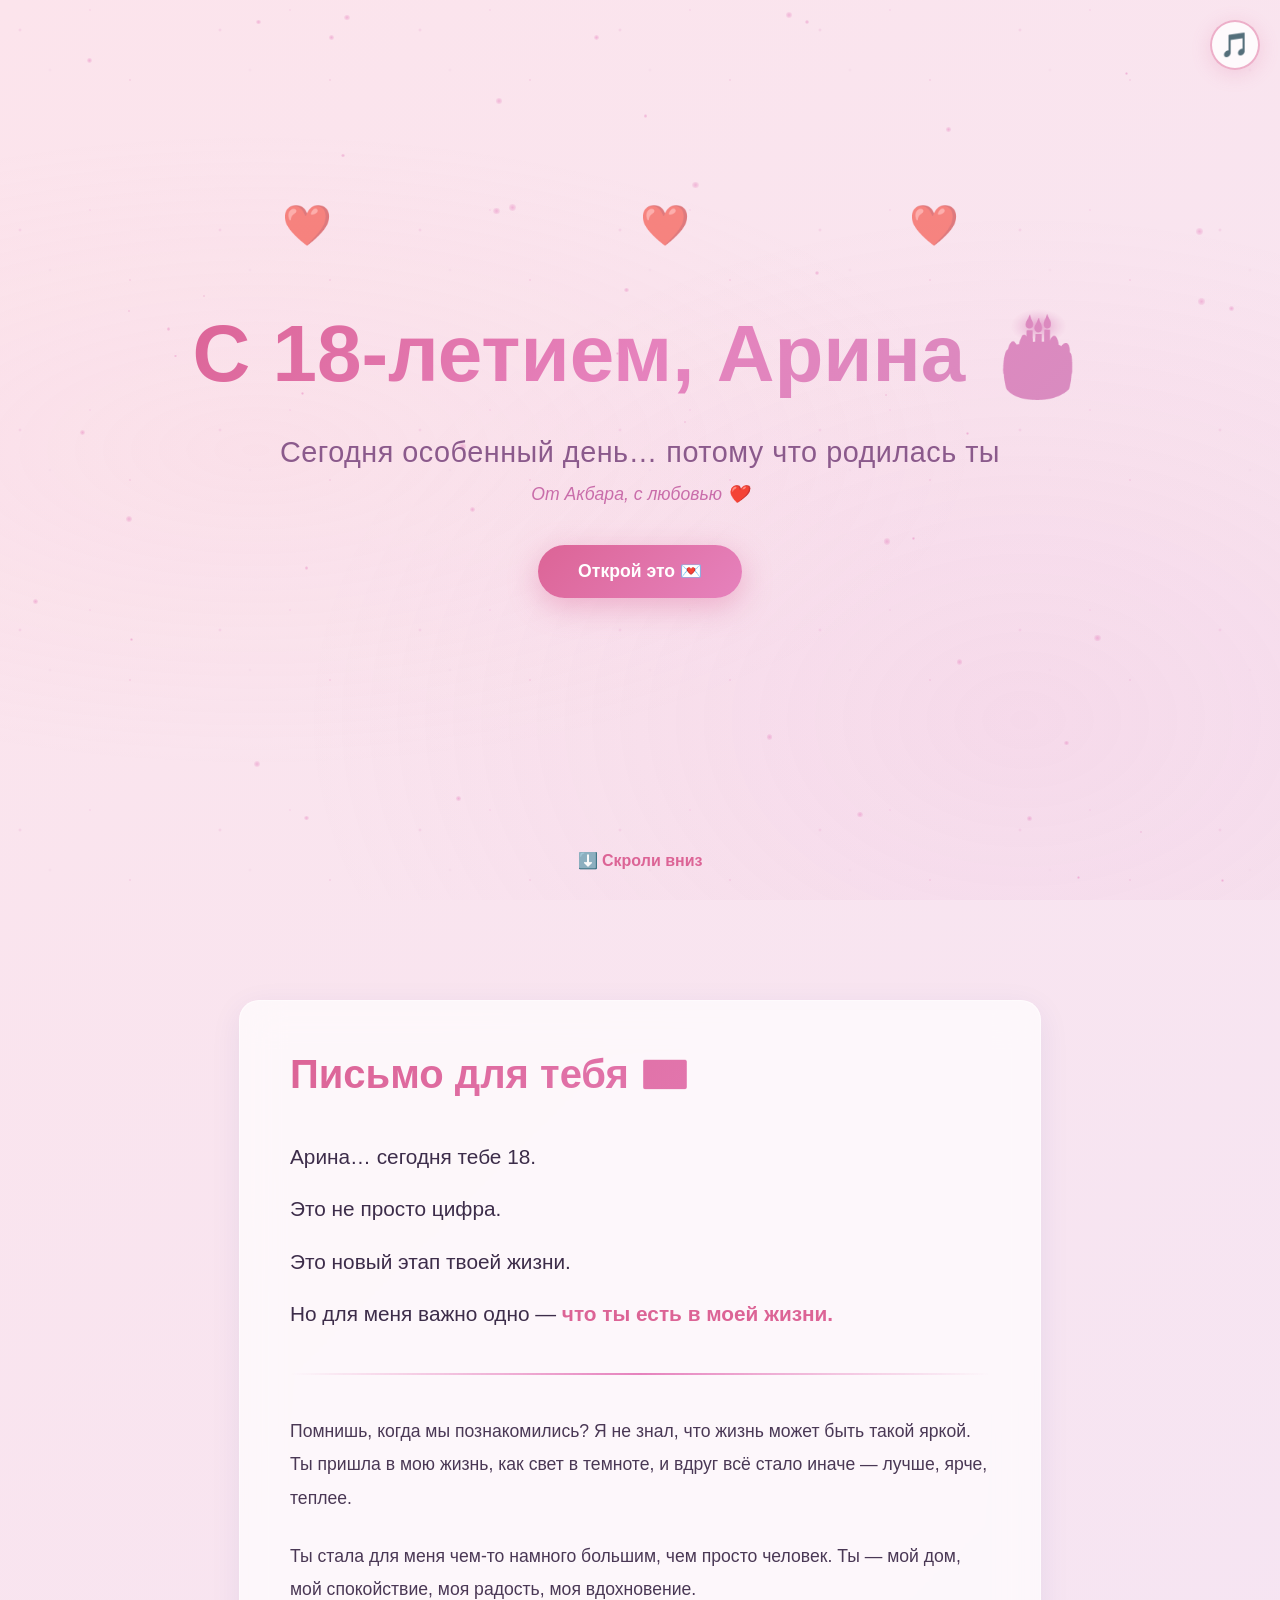
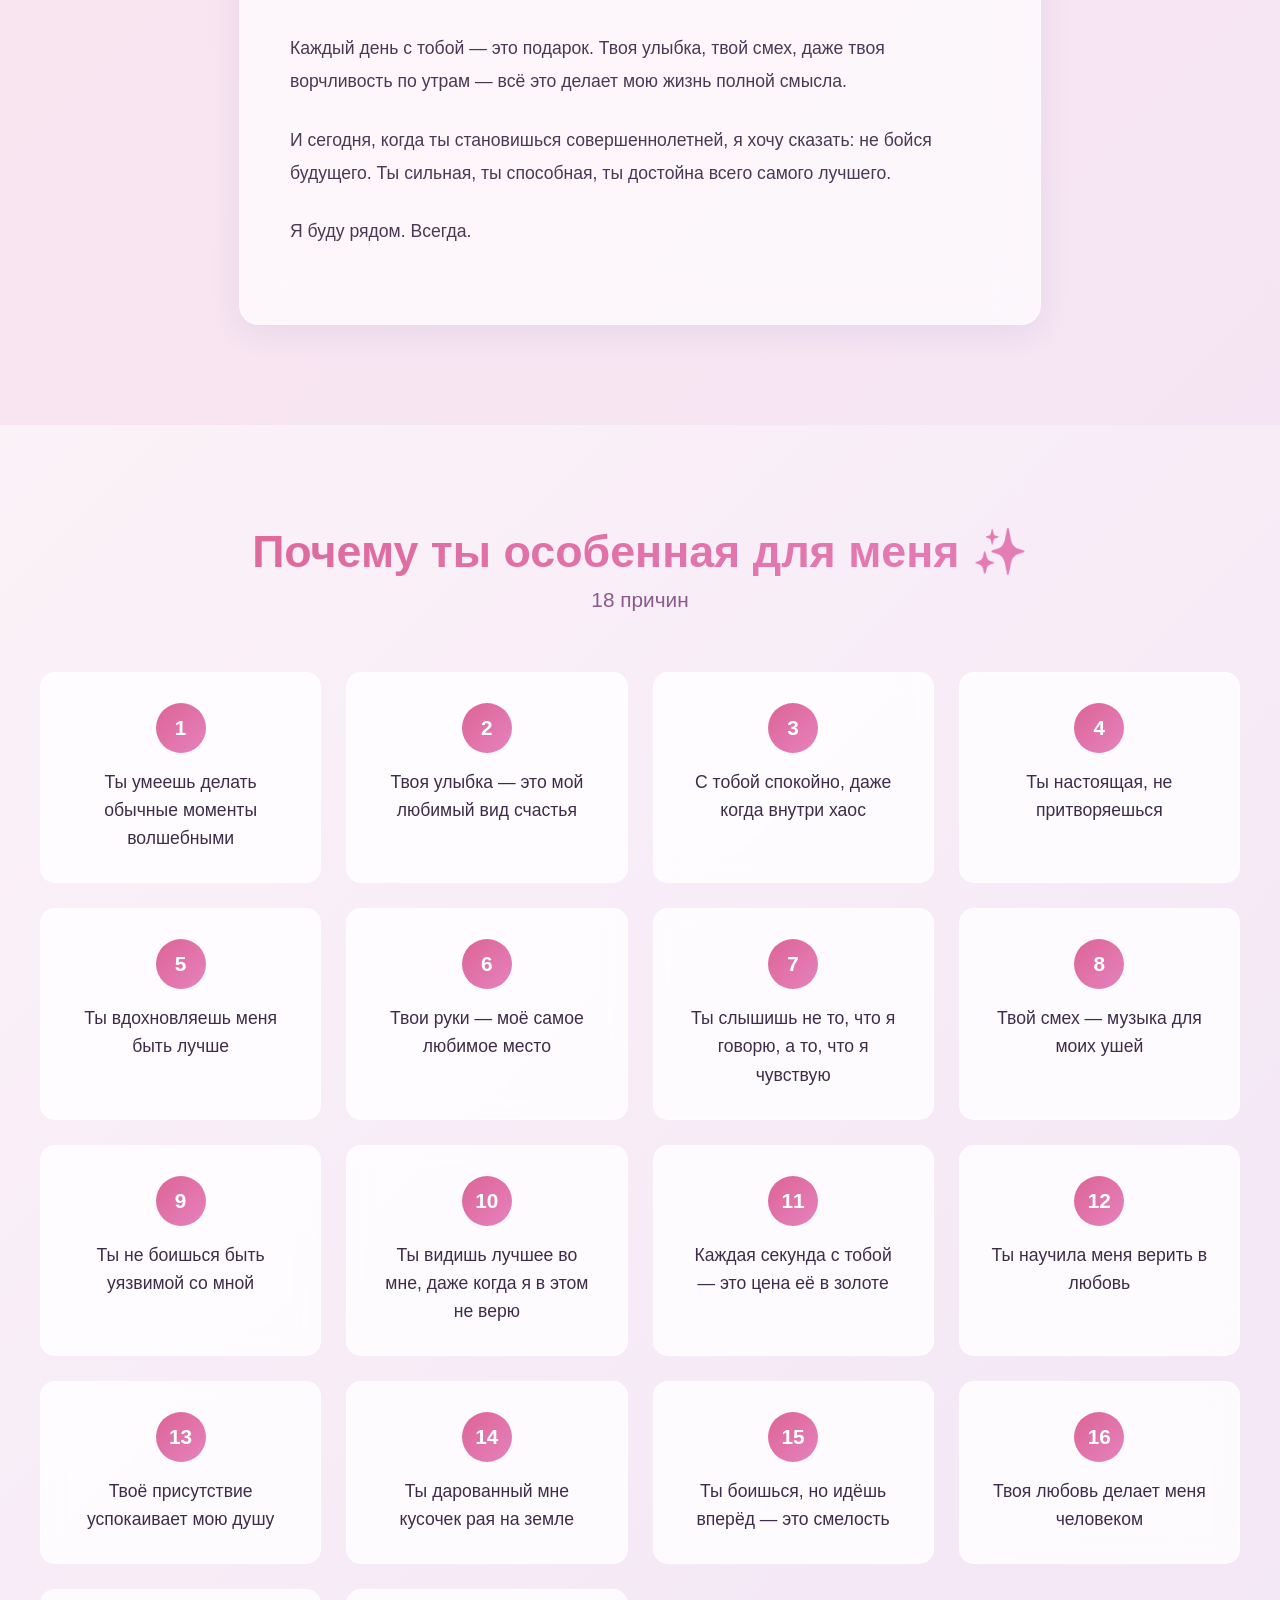
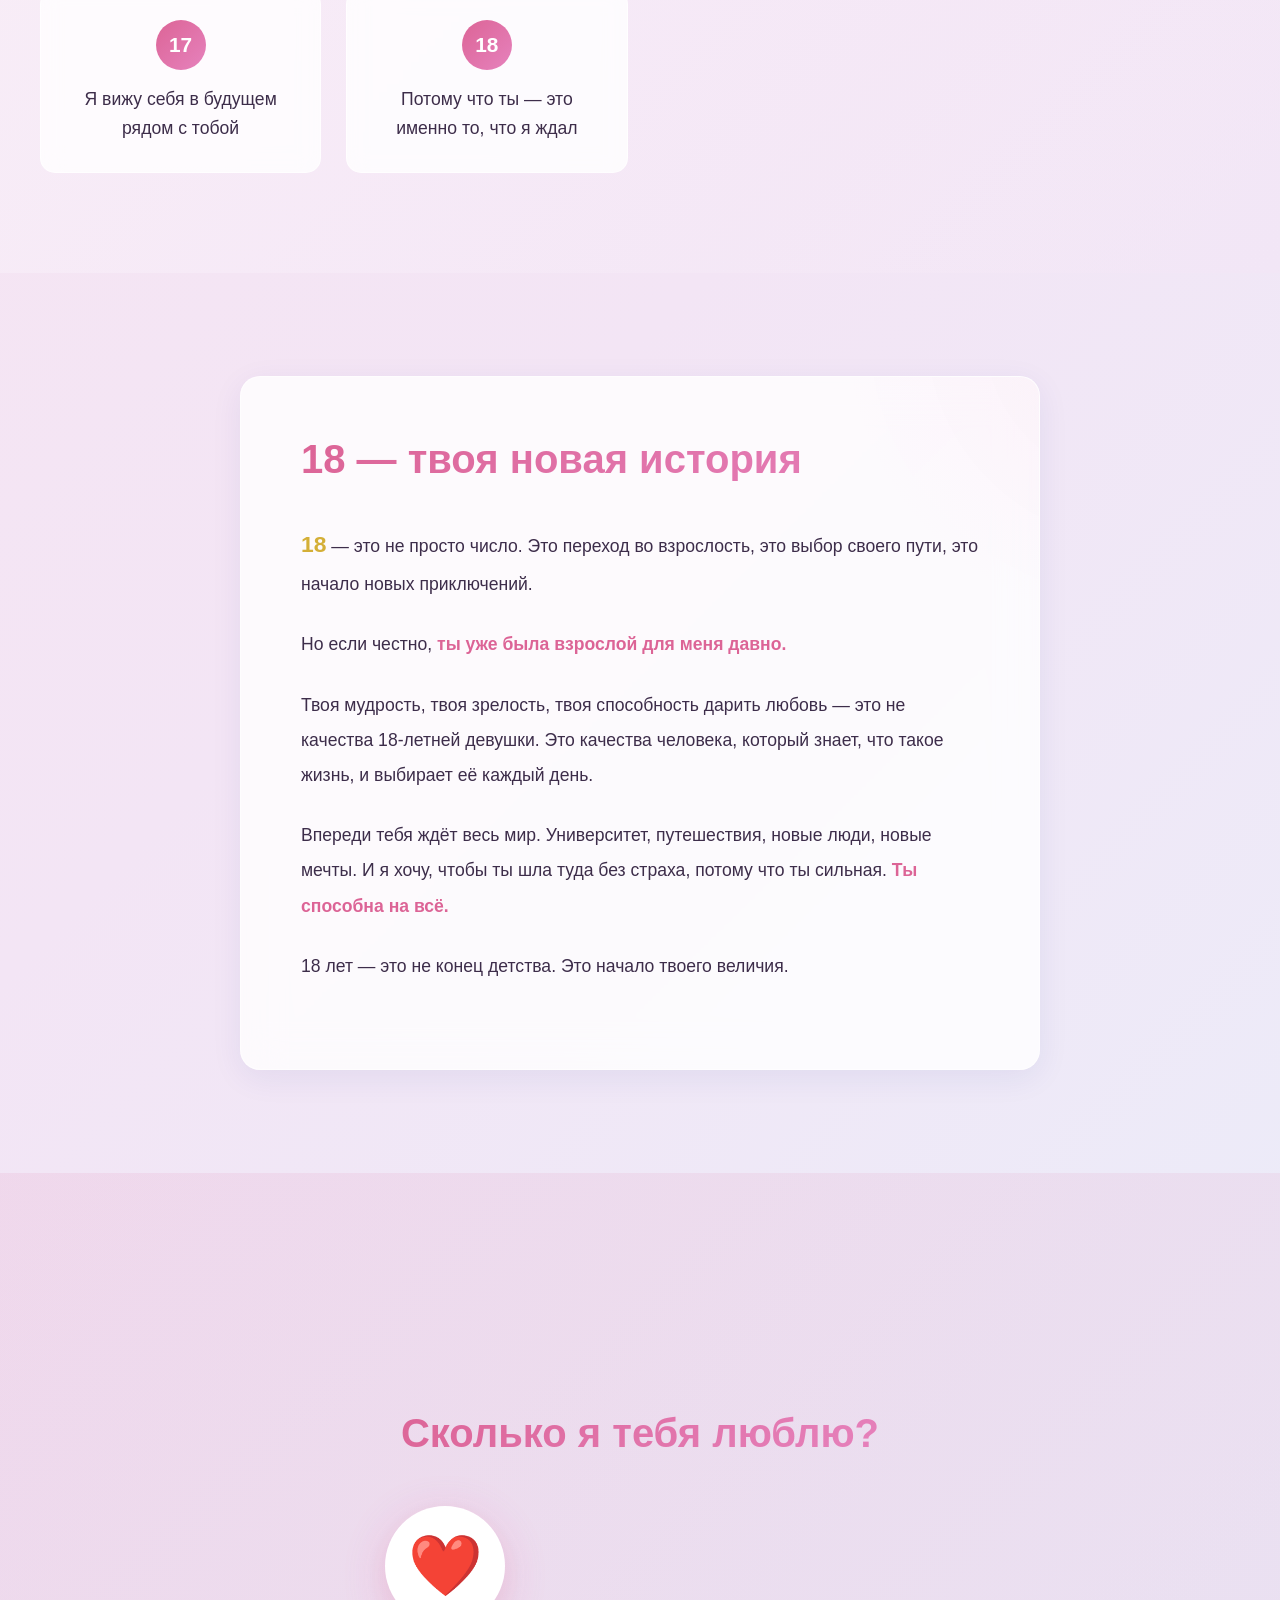
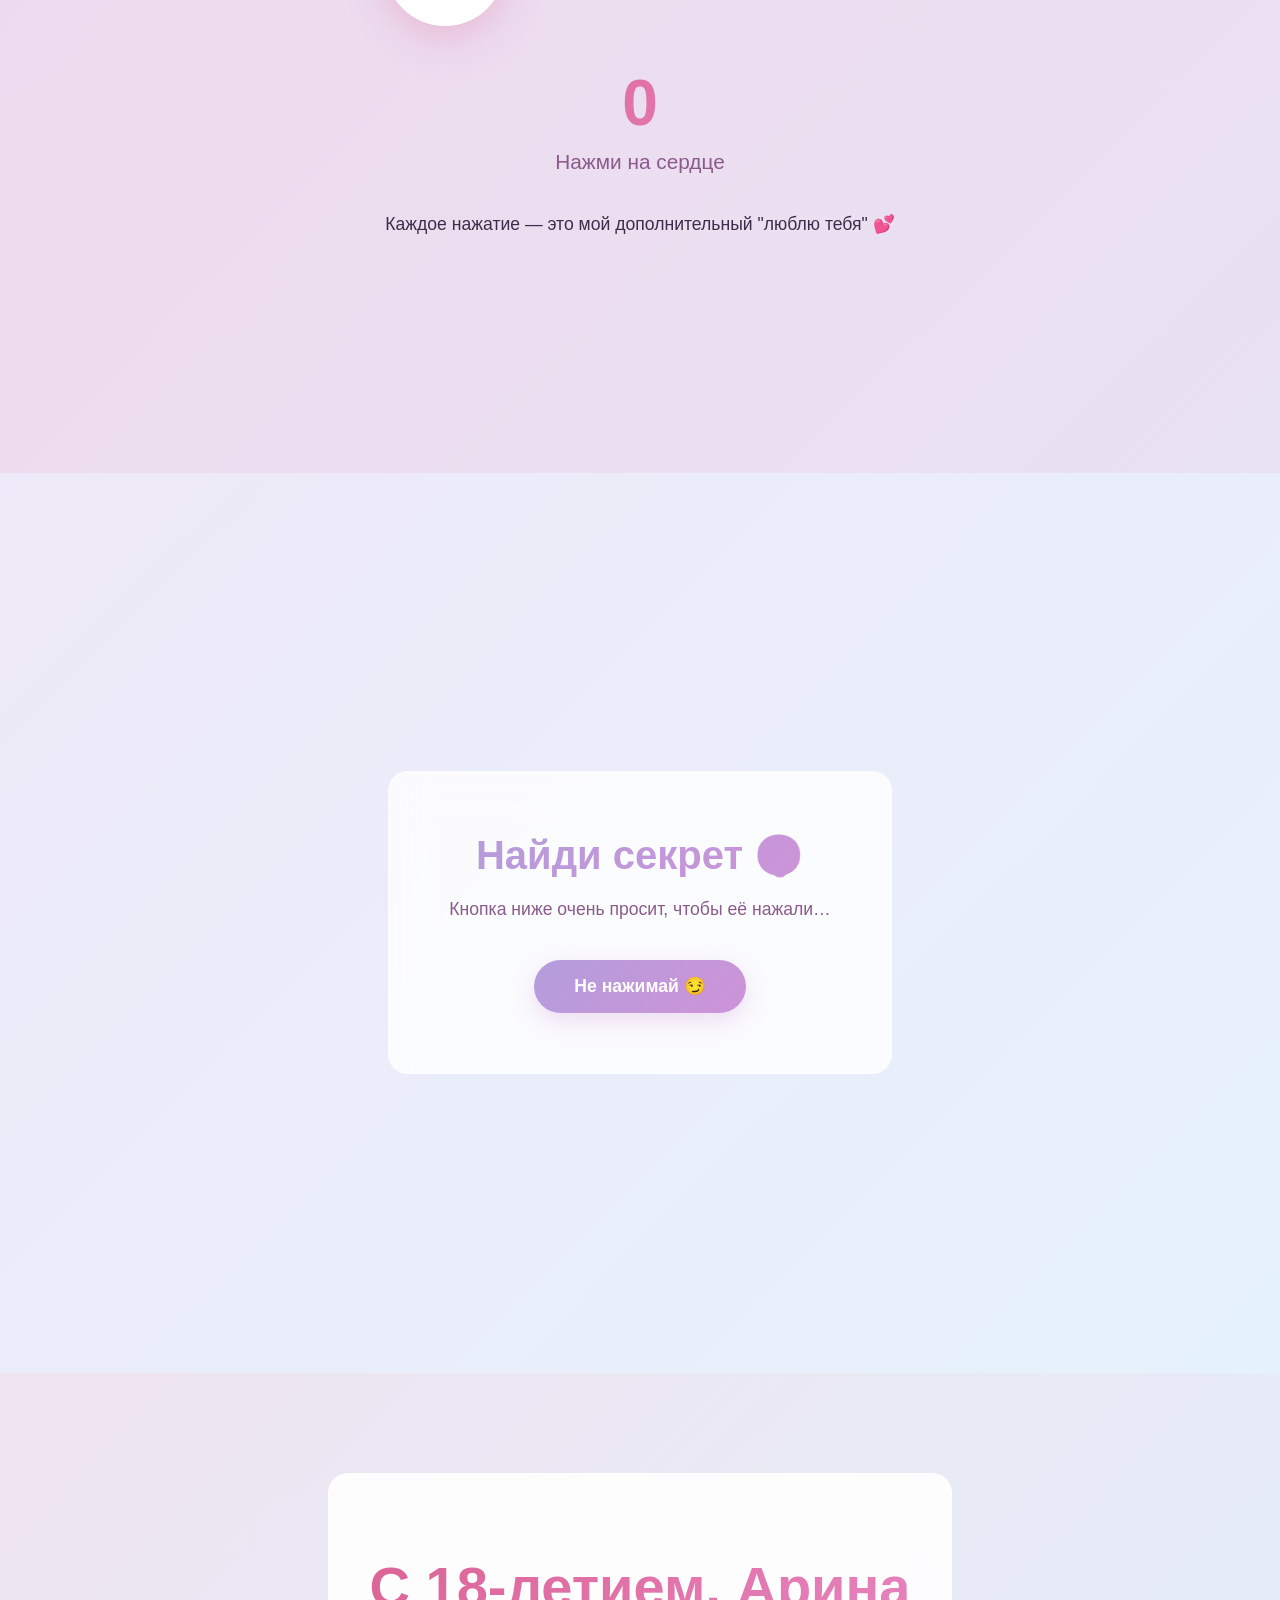
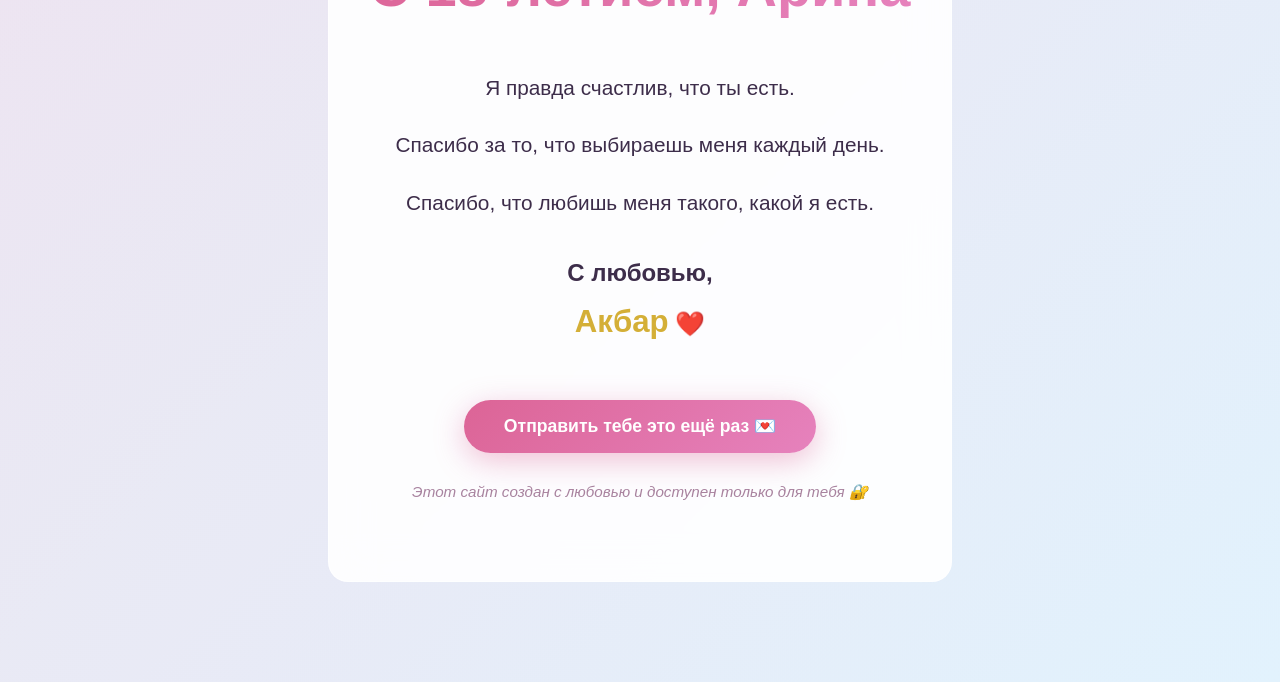
==== romantic-card.html @ 27b2e0a0 "Add romantic birthday greeting card for Arina" ====
<!DOCTYPE html>
<html lang="ru">
<head>
    <meta charset="UTF-8">
    <meta name="viewport" content="width=device-width, initial-scale=1.0">
    <title>С 18-летием, Арина ❤️</title>
    <link rel="stylesheet" href="romantic-card.css">
</head>
<body>
    <!-- Particles background -->
    <div class="particles"></div>
    
    <!-- Music toggle -->
    <div class="music-toggle">
        <button id="musicBtn" title="Включить музыку">🎵</button>
    </div>

    <!-- Hero Section -->
    <section class="hero">
        <div class="stars"></div>
        
        <div class="hero-content">
            <div class="floating-hearts">
                <span>❤️</span>
                <span>❤️</span>
                <span>❤️</span>
            </div>

            <h1 class="main-title">
                <span class="word">С</span>
                <span class="word">18-летием,</span>
                <span class="word">Арина</span>
                <span class="emoji">🎂</span>
            </h1>

            <p class="subtitle">Сегодня особенный день… потому что родилась ты</p>
            
            <p class="signature-small">От Акбара, с любовью ❤️</p>

            <button class="btn btn-primary" id="openBtn">
                Открой это 💌
            </button>
        </div>

        <div class="scroll-hint">
            <span>⬇️ Скроли вниз</span>
        </div>
    </section>

    <!-- Personal Message -->
    <section class="message-section">
        <div class="glassmorphic-card">
            <div class="message-content">
                <h2>Письмо для тебя 💌</h2>
                
                <div class="typed-text" id="typedText">
                    <p>Арина… сегодня тебе 18.</p>
                    <p>Это не просто цифра.</p>
                    <p>Это новый этап твоей жизни.</p>
                    <p>Но для меня важно одно — <span class="highlight">что ты есть в моей жизни.</span></p>
                </div>

                <div class="message-divider"></div>

                <div class="full-message">
                    <p>Помнишь, когда мы познакомились? Я не знал, что жизнь может быть такой яркой. Ты пришла в мою жизнь, как свет в темноте, и вдруг всё стало иначе — лучше, ярче, теплее.</p>
                    
                    <p>Ты стала для меня чем-то намного большим, чем просто человек. Ты — мой дом, мой спокойствие, моя радость, моя вдохновение.</p>
                    
                    <p>Каждый день с тобой — это подарок. Твоя улыбка, твой смех, даже твоя ворчливость по утрам — всё это делает мою жизнь полной смысла.</p>
                    
                    <p>И сегодня, когда ты становишься совершеннолетней, я хочу сказать: не бойся будущего. Ты сильная, ты способная, ты достойна всего самого лучшего.</p>
                    
                    <p>Я буду рядом. Всегда.</p>
                </div>
            </div>
        </div>
    </section>

    <!-- Why You're Special -->
    <section class="special-section">
        <div class="section-header">
            <h2>Почему ты особенная для меня ✨</h2>
            <p class="section-subtitle">18 причин</p>
        </div>

        <div class="reasons-grid">
            <div class="reason-card" data-delay="0">
                <span class="reason-number">1</span>
                <p>Ты умеешь делать обычные моменты волшебными</p>
            </div>
            <div class="reason-card" data-delay="1">
                <span class="reason-number">2</span>
                <p>Твоя улыбка — это мой любимый вид счастья</p>
            </div>
            <div class="reason-card" data-delay="2">
                <span class="reason-number">3</span>
                <p>С тобой спокойно, даже когда внутри хаос</p>
            </div>
            <div class="reason-card" data-delay="3">
                <span class="reason-number">4</span>
                <p>Ты настоящая, не притворяешься</p>
            </div>
            <div class="reason-card" data-delay="4">
                <span class="reason-number">5</span>
                <p>Ты вдохновляешь меня быть лучше</p>
            </div>
            <div class="reason-card" data-delay="5">
                <span class="reason-number">6</span>
                <p>Твои руки — моё самое любимое место</p>
            </div>
            <div class="reason-card" data-delay="6">
                <span class="reason-number">7</span>
                <p>Ты слышишь не то, что я говорю, а то, что я чувствую</p>
            </div>
            <div class="reason-card" data-delay="7">
                <span class="reason-number">8</span>
                <p>Твой смех — музыка для моих ушей</p>
            </div>
            <div class="reason-card" data-delay="8">
                <span class="reason-number">9</span>
                <p>Ты не боишься быть уязвимой со мной</p>
            </div>
            <div class="reason-card" data-delay="9">
                <span class="reason-number">10</span>
                <p>Ты видишь лучшее во мне, даже когда я в этом не верю</p>
            </div>
            <div class="reason-card" data-delay="10">
                <span class="reason-number">11</span>
                <p>Каждая секунда с тобой — это цена её в золоте</p>
            </div>
            <div class="reason-card" data-delay="11">
                <span class="reason-number">12</span>
                <p>Ты научила меня верить в любовь</p>
            </div>
            <div class="reason-card" data-delay="12">
                <span class="reason-number">13</span>
                <p>Твоё присутствие успокаивает мою душу</p>
            </div>
            <div class="reason-card" data-delay="13">
                <span class="reason-number">14</span>
                <p>Ты дарованный мне кусочек рая на земле</p>
            </div>
            <div class="reason-card" data-delay="14">
                <span class="reason-number">15</span>
                <p>Ты боишься, но идёшь вперёд — это смелость</p>
            </div>
            <div class="reason-card" data-delay="15">
                <span class="reason-number">16</span>
                <p>Твоя любовь делает меня человеком</p>
            </div>
            <div class="reason-card" data-delay="16">
                <span class="reason-number">17</span>
                <p>Я вижу себя в будущем рядом с тобой</p>
            </div>
            <div class="reason-card" data-delay="17">
                <span class="reason-number">18</span>
                <p>Потому что ты — это именно то, что я ждал</p>
            </div>
        </div>
    </section>

    <!-- 18 Years Section -->
    <section class="age-section">
        <div class="age-card">
            <div class="age-text">
                <h2>18 — твоя новая история</h2>
                
                <div class="age-content">
                    <p><span class="gold">18</span> — это не просто число. Это переход во взрослость, это выбор своего пути, это начало новых приключений.</p>
                    
                    <p>Но если честно, <span class="highlight">ты уже была взрослой для меня давно.</span></p>
                    
                    <p>Твоя мудрость, твоя зрелость, твоя способность дарить любовь — это не качества 18-летней девушки. Это качества человека, который знает, что такое жизнь, и выбирает её каждый день.</p>
                    
                    <p>Впереди тебя ждёт весь мир. Университет, путешествия, новые люди, новые мечты. И я хочу, чтобы ты шла туда без страха, потому что ты сильная. <span class="highlight">Ты способна на всё.</span></p>
                    
                    <p>18 лет — это не конец детства. Это начало твоего величия.</p>
                </div>
            </div>

            <div class="confetti-container" id="confetti"></div>
        </div>
    </section>

    <!-- Interactive Love Counter -->
    <section class="love-section">
        <div class="love-counter">
            <h2>Сколько я тебя люблю?</h2>
            
            <div class="heart-button-container">
                <button class="heart-button" id="heartBtn">❤️</button>
            </div>

            <div class="counter-display">
                <p class="counter-number" id="loveCounter">0</p>
                <p class="counter-text" id="counterText">Нажми на сердце</p>
            </div>

            <p class="love-message">Каждое нажатие — это мой дополнительный "люблю тебя" 💕</p>
        </div>

        <div id="floatingHearts"></div>
    </section>

    <!-- Secret Button -->
    <section class="secret-section">
        <div class="secret-card">
            <h2>Найди секрет 🤫</h2>
            <p class="secret-hint">Кнопка ниже очень просит, чтобы её нажали…</p>
            
            <button class="btn btn-secret" id="secretBtn">
                Не нажимай 😏
            </button>

            <div id="secretMessage" class="secret-message hidden">
                <p>Ну конечно ты нажала 😄</p>
                <p>Я же знал это.</p>
                <p style="margin-top: 15px; font-size: 18px;">И за это я люблю тебя ещё сильнее ❤️</p>
            </div>
        </div>
    </section>

    <!-- Final Message -->
    <section class="final-section">
        <div class="final-card">
            <h1 class="final-title">С 18-летием, Арина</h1>
            
            <div class="final-message">
                <p>Я правда счастлив, что ты есть.</p>
                <p>Спасибо за то, что выбираешь меня каждый день.</p>
                <p>Спасибо, что любишь меня такого, какой я есть.</p>
                <p style="margin-top: 30px; font-size: 24px; font-weight: bold;">
                    С любовью, <br>
                    <span class="gold">Акбар</span> ❤️
                </p>
            </div>

            <button class="btn btn-primary btn-share" id="shareBtn">
                Отправить тебе это ещё раз 💌
            </button>

            <p class="footer-text">Этот сайт создан с любовью и доступен только для тебя 🔐</p>
        </div>
    </section>

    <!-- Audio element -->
    <audio id="bgMusic" loop>
        <source src="https://assets.mixkit.co/active_storage/musics/2240-8a7f3449-a6a0-4ffc-abb8-04a6a37dd9c1.mp3" type="audio/mpeg">
    </audio>

    <script src="romantic-card.js"></script>
</body>
</html>
---- romantic-card.css ----
* {
    margin: 0;
    padding: 0;
    box-sizing: border-box;
}

html {
    scroll-behavior: smooth;
}

body {
    font-family: 'Segoe UI', 'Segoe UI', Tahoma, Geneva, Verdana, sans-serif;
    background: linear-gradient(135deg, #fce4ec 0%, #f3e5f5 50%, #e1f5fe 100%);
    color: #2c3e50;
    overflow-x: hidden;
    position: relative;
    min-height: 100vh;
}

body::before {
    content: '';
    position: fixed;
    top: 0;
    left: 0;
    right: 0;
    bottom: 0;
    background: radial-gradient(ellipse at 20% 50%, rgba(255, 192, 203, 0.1) 0%, transparent 50%),
                radial-gradient(ellipse at 80% 80%, rgba(230, 126, 189, 0.1) 0%, transparent 50%);
    pointer-events: none;
    z-index: -1;
}

/* Particles */
.particles {
    position: fixed;
    top: 0;
    left: 0;
    width: 100%;
    height: 100%;
    pointer-events: none;
    z-index: 1;
}

.particle {
    position: absolute;
    pointer-events: none;
    opacity: 0.6;
}

/* Music Toggle */
.music-toggle {
    position: fixed;
    top: 20px;
    right: 20px;
    z-index: 100;
}

#musicBtn {
    width: 50px;
    height: 50px;
    border-radius: 50%;
    border: 2px solid rgba(220, 100, 150, 0.5);
    background: rgba(255, 255, 255, 0.8);
    backdrop-filter: blur(10px);
    font-size: 24px;
    cursor: pointer;
    transition: all 0.3s ease;
    box-shadow: 0 4px 20px rgba(220, 100, 150, 0.2);
}

#musicBtn:hover {
    background: rgba(255, 255, 255, 0.95);
    transform: scale(1.1);
    box-shadow: 0 8px 30px rgba(220, 100, 150, 0.3);
}

#musicBtn.playing {
    animation: pulse 2s infinite;
}

@keyframes pulse {
    0%, 100% { transform: scale(1); }
    50% { transform: scale(1.05); }
}

/* Hero Section */
.hero {
    position: relative;
    min-height: 100vh;
    display: flex;
    flex-direction: column;
    justify-content: center;
    align-items: center;
    overflow: hidden;
    padding: 40px 20px;
    z-index: 2;
}

.stars {
    position: absolute;
    top: 0;
    left: 0;
    width: 100%;
    height: 100%;
    background-image: 
        radial-gradient(2px 2px at 20px 30px, #edb8d8, rgba(237, 184, 216, 0)),
        radial-gradient(2px 2px at 50px 70px, #f3d4e6, rgba(243, 212, 230, 0)),
        radial-gradient(1px 1px at 130px 80px, #e682bd, rgba(230, 130, 189, 0)),
        radial-gradient(1px 1px at 90px 10px, #f1a3d9, rgba(241, 163, 217, 0));
    background-repeat: repeat;
    background-size: 200px 200px;
    animation: twinkle 5s infinite;
    opacity: 0.5;
}

@keyframes twinkle {
    0%, 100% { opacity: 0.5; }
    50% { opacity: 1; }
}

.hero-content {
    position: relative;
    z-index: 2;
    text-align: center;
    animation: fadeInDown 1s ease-out;
}

.floating-hearts {
    position: absolute;
    width: 100%;
    height: 100%;
    top: -100px;
    left: 0;
}

.floating-hearts span {
    position: absolute;
    font-size: 40px;
    animation: float 6s infinite ease-in-out;
    opacity: 0.6;
}

.floating-hearts span:nth-child(1) {
    left: 10%;
    animation-delay: 0s;
}

.floating-hearts span:nth-child(2) {
    left: 50%;
    animation-delay: 1s;
}

.floating-hearts span:nth-child(3) {
    left: 80%;
    animation-delay: 2s;
}

@keyframes float {
    0%, 100% { transform: translateY(0px) rotate(0deg); opacity: 0; }
    10% { opacity: 0.6; }
    50% { transform: translateY(-50px) rotate(10deg); opacity: 0.8; }
    90% { opacity: 0.6; }
}

.main-title {
    font-size: clamp(2.5rem, 8vw, 5rem);
    font-weight: 700;
    line-height: 1.3;
    margin-bottom: 30px;
    background: linear-gradient(135deg, #dc6496 0%, #e682bd 50%, #d88cc0 100%);
    -webkit-background-clip: text;
    -webkit-text-fill-color: transparent;
    background-clip: text;
    animation: slideUp 0.8s ease-out;
}

.main-title .word {
    display: inline-block;
    animation: popIn 0.6s ease-out backwards;
}

.main-title .word:nth-child(1) { animation-delay: 0.2s; }
.main-title .word:nth-child(2) { animation-delay: 0.4s; }
.main-title .word:nth-child(3) { animation-delay: 0.6s; }

.main-title .emoji {
    display: inline-block;
    animation: bounce 2s infinite;
    animation-delay: 0.8s;
}

@keyframes slideUp {
    from {
        opacity: 0;
        transform: translateY(30px);
    }
    to {
        opacity: 1;
        transform: translateY(0);
    }
}

@keyframes popIn {
    from {
        opacity: 0;
        transform: scale(0.8);
    }
    to {
        opacity: 1;
        transform: scale(1);
    }
}

@keyframes bounce {
    0%, 100% { transform: translateY(0); }
    50% { transform: translateY(-20px); }
}

.subtitle {
    font-size: clamp(1.1rem, 3vw, 1.8rem);
    color: #8b5a8c;
    margin-bottom: 15px;
    animation: fadeIn 1.2s ease-out;
    font-weight: 300;
    letter-spacing: 0.5px;
}

.signature-small {
    font-size: 1.1rem;
    color: #c96daa;
    margin-bottom: 40px;
    animation: fadeIn 1.4s ease-out;
    font-style: italic;
}

/* Buttons */
.btn {
    padding: 16px 40px;
    border: none;
    border-radius: 50px;
    font-size: 1.1rem;
    font-weight: 600;
    cursor: pointer;
    transition: all 0.3s ease;
    position: relative;
    overflow: hidden;
    text-transform: none;
}

.btn::before {
    content: '';
    position: absolute;
    top: 0;
    left: -100%;
    width: 100%;
    height: 100%;
    background: rgba(255, 255, 255, 0.2);
    transition: left 0.5s ease;
    z-index: -1;
}

.btn:hover::before {
    left: 100%;
}

.btn-primary {
    background: linear-gradient(135deg, #dc6496 0%, #e682bd 100%);
    color: white;
    box-shadow: 0 8px 30px rgba(220, 100, 150, 0.4);
}

.btn-primary:hover {
    transform: translateY(-3px);
    box-shadow: 0 12px 40px rgba(220, 100, 150, 0.5);
}

.btn-primary:active {
    transform: translateY(-1px);
}

.btn-secret {
    background: linear-gradient(135deg, #b39ddb 0%, #ce93d8 100%);
    color: white;
    box-shadow: 0 8px 25px rgba(206, 147, 216, 0.3);
}

.btn-secret:hover {
    transform: translateY(-3px);
    box-shadow: 0 12px 35px rgba(206, 147, 216, 0.4);
}

.scroll-hint {
    position: absolute;
    bottom: 30px;
    left: 50%;
    transform: translateX(-50%);
    animation: bounce 2s infinite;
    color: #dc6496;
    font-weight: 600;
}

/* Glassmorphic Card */
.glassmorphic-card {
    background: rgba(255, 255, 255, 0.7);
    backdrop-filter: blur(20px);
    border: 1px solid rgba(255, 255, 255, 0.5);
    border-radius: 20px;
    padding: 50px;
    box-shadow: 0 8px 32px rgba(31, 38, 135, 0.07);
    animation: fadeInUp 1s ease-out;
}

/* Message Section */
.message-section {
    position: relative;
    z-index: 2;
    padding: 100px 20px;
    min-height: 100vh;
    display: flex;
    align-items: center;
    justify-content: center;
}

.message-content {
    max-width: 700px;
    width: 100%;
}

.message-content h2 {
    font-size: 2.5rem;
    margin-bottom: 40px;
    background: linear-gradient(135deg, #dc6496 0%, #e682bd 100%);
    -webkit-background-clip: text;
    -webkit-text-fill-color: transparent;
    background-clip: text;
}

.typed-text {
    margin-bottom: 30px;
}

.typed-text p {
    font-size: 1.3rem;
    line-height: 1.8;
    margin-bottom: 15px;
    color: #3d2d4a;
    animation: typewriter 1.5s ease-out forwards;
    opacity: 0;
}

.typed-text p:nth-child(1) { animation-delay: 0s; }
.typed-text p:nth-child(2) { animation-delay: 0.4s; }
.typed-text p:nth-child(3) { animation-delay: 0.8s; }
.typed-text p:nth-child(4) { animation-delay: 1.2s; }

@keyframes typewriter {
    from {
        opacity: 0;
        transform: translateY(10px);
    }
    to {
        opacity: 1;
        transform: translateY(0);
    }
}

.highlight {
    color: #dc6496;
    font-weight: 600;
}

.message-divider {
    height: 2px;
    background: linear-gradient(90deg, transparent, #e682bd, transparent);
    margin: 40px 0;
}

.full-message {
    font-size: 1.1rem;
    line-height: 1.9;
    color: #4a3855;
}

.full-message p {
    margin-bottom: 25px;
    animation: fadeInUp 0.8s ease-out forwards;
    opacity: 0;
}

.full-message p:nth-child(1) { animation-delay: 2s; }
.full-message p:nth-child(2) { animation-delay: 2.2s; }
.full-message p:nth-child(3) { animation-delay: 2.4s; }
.full-message p:nth-child(4) { animation-delay: 2.6s; }
.full-message p:nth-child(5) { animation-delay: 2.8s; }

/* Special Section */
.special-section {
    position: relative;
    z-index: 2;
    padding: 100px 20px;
    background: linear-gradient(135deg, rgba(255, 255, 255, 0.5) 0%, rgba(243, 229, 245, 0.5) 100%);
}

.section-header {
    text-align: center;
    margin-bottom: 60px;
}

.section-header h2 {
    font-size: 2.8rem;
    background: linear-gradient(135deg, #dc6496 0%, #e682bd 100%);
    -webkit-background-clip: text;
    -webkit-text-fill-color: transparent;
    background-clip: text;
    margin-bottom: 10px;
}

.section-subtitle {
    font-size: 1.3rem;
    color: #8b5a8c;
    font-weight: 300;
}

.reasons-grid {
    display: grid;
    grid-template-columns: repeat(auto-fit, minmax(280px, 1fr));
    gap: 25px;
    max-width: 1200px;
    margin: 0 auto;
}

.reason-card {
    background: rgba(255, 255, 255, 0.8);
    backdrop-filter: blur(10px);
    border: 1px solid rgba(255, 255, 255, 0.6);
    border-radius: 15px;
    padding: 30px;
    text-align: center;
    transition: all 0.4s ease;
    animation: slideUp 0.8s ease-out both;
    position: relative;
    overflow: hidden;
}

.reason-card {
    animation-delay: calc(var(--delay) * 0.1s);
}

.reason-card::before {
    content: '';
    position: absolute;
    top: 0;
    left: 0;
    width: 100%;
    height: 3px;
    background: linear-gradient(90deg, transparent, #e682bd, transparent);
    opacity: 0;
    transition: opacity 0.3s ease;
}

.reason-card:hover::before {
    opacity: 1;
}

.reason-card:hover {
    transform: translateY(-10px);
    box-shadow: 0 15px 40px rgba(220, 100, 150, 0.2);
    background: rgba(255, 255, 255, 0.95);
}

.reason-number {
    display: inline-block;
    width: 50px;
    height: 50px;
    background: linear-gradient(135deg, #dc6496 0%, #e682bd 100%);
    color: white;
    border-radius: 50%;
    line-height: 50px;
    font-weight: 700;
    font-size: 1.3rem;
    margin-bottom: 15px;
}

.reason-card p {
    font-size: 1.1rem;
    color: #3d2d4a;
    line-height: 1.6;
    font-weight: 500;
}

/* Age Section */
.age-section {
    position: relative;
    z-index: 2;
    padding: 100px 20px;
    display: flex;
    align-items: center;
    justify-content: center;
    min-height: 100vh;
}

.age-card {
    max-width: 800px;
    width: 100%;
    background: rgba(255, 255, 255, 0.8);
    backdrop-filter: blur(20px);
    border: 1px solid rgba(255, 255, 255, 0.5);
    border-radius: 20px;
    padding: 60px;
    box-shadow: 0 8px 32px rgba(31, 38, 135, 0.07);
    animation: fadeInUp 1s ease-out;
    position: relative;
    overflow: hidden;
}

.age-card::before {
    content: '';
    position: absolute;
    top: -50%;
    right: -50%;
    width: 600px;
    height: 600px;
    background: radial-gradient(circle, rgba(230, 126, 189, 0.1) 0%, transparent 70%);
    animation: rotate 20s linear infinite;
}

@keyframes rotate {
    from { transform: rotate(0deg); }
    to { transform: rotate(360deg); }
}

.age-text {
    position: relative;
    z-index: 1;
}

.age-text h2 {
    font-size: 2.5rem;
    margin-bottom: 40px;
    background: linear-gradient(135deg, #dc6496 0%, #e682bd 100%);
    -webkit-background-clip: text;
    -webkit-text-fill-color: transparent;
    background-clip: text;
}

.age-content {
    font-size: 1.1rem;
    line-height: 2;
    color: #3d2d4a;
}

.age-content p {
    margin-bottom: 25px;
    animation: fadeInUp 0.8s ease-out both;
}

.age-content p:nth-child(1) { animation-delay: 0.2s; }
.age-content p:nth-child(2) { animation-delay: 0.4s; }
.age-content p:nth-child(3) { animation-delay: 0.6s; }
.age-content p:nth-child(4) { animation-delay: 0.8s; }
.age-content p:nth-child(5) { animation-delay: 1s; }

.gold {
    color: #d4af37;
    font-weight: 700;
    font-size: 1.3em;
}

/* Love Section */
.love-section {
    position: relative;
    z-index: 2;
    padding: 100px 20px;
    display: flex;
    align-items: center;
    justify-content: center;
    min-height: 100vh;
    background: linear-gradient(135deg, rgba(220, 100, 150, 0.1) 0%, rgba(230, 126, 189, 0.1) 100%);
}

.love-counter {
    text-align: center;
    max-width: 600px;
}

.love-counter h2 {
    font-size: 2.5rem;
    margin-bottom: 50px;
    background: linear-gradient(135deg, #dc6496 0%, #e682bd 100%);
    -webkit-background-clip: text;
    -webkit-text-fill-color: transparent;
    background-clip: text;
}

.heart-button-container {
    margin-bottom: 40px;
}

.heart-button {
    width: 120px;
    height: 120px;
    border-radius: 50%;
    border: none;
    font-size: 60px;
    background: white;
    box-shadow: 0 10px 40px rgba(220, 100, 150, 0.3);
    cursor: pointer;
    transition: all 0.3s ease;
    display: flex;
    align-items: center;
    justify-content: center;
}

.heart-button:hover {
    transform: scale(1.1);
    box-shadow: 0 15px 50px rgba(220, 100, 150, 0.4);
}

.heart-button:active {
    transform: scale(0.95);
}

.counter-display {
    margin-bottom: 30px;
}

.counter-number {
    font-size: 4rem;
    font-weight: 700;
    background: linear-gradient(135deg, #dc6496 0%, #e682bd 100%);
    -webkit-background-clip: text;
    -webkit-text-fill-color: transparent;
    background-clip: text;
    margin-bottom: 10px;
}

.counter-text {
    font-size: 1.3rem;
    color: #8b5a8c;
}

.love-message {
    font-size: 1.1rem;
    color: #3d2d4a;
    margin-top: 40px;
}

#floatingHearts {
    position: fixed;
    width: 100%;
    height: 100%;
    top: 0;
    left: 0;
    pointer-events: none;
    z-index: 50;
}

.floating-heart {
    position: absolute;
    font-size: 30px;
    animation: floatUp 3s ease-out forwards;
}

@keyframes floatUp {
    from {
        opacity: 1;
        transform: translateY(0) translateX(0) scale(1);
    }
    to {
        opacity: 0;
        transform: translateY(-150px) translateX(100px) scale(0.5);
    }
}

/* Secret Section */
.secret-section {
    position: relative;
    z-index: 2;
    padding: 100px 20px;
    display: flex;
    align-items: center;
    justify-content: center;
    min-height: 100vh;
}

.secret-card {
    background: rgba(255, 255, 255, 0.8);
    backdrop-filter: blur(20px);
    border: 1px solid rgba(255, 255, 255, 0.5);
    border-radius: 20px;
    padding: 60px;
    text-align: center;
    max-width: 600px;
    animation: fadeInUp 1s ease-out;
}

.secret-card h2 {
    font-size: 2.5rem;
    margin-bottom: 20px;
    background: linear-gradient(135deg, #b39ddb 0%, #ce93d8 100%);
    -webkit-background-clip: text;
    -webkit-text-fill-color: transparent;
    background-clip: text;
}

.secret-hint {
    font-size: 1.1rem;
    color: #8b5a8c;
    margin-bottom: 40px;
}

.secret-message {
    margin-top: 40px;
    padding: 30px;
    background: rgba(206, 147, 216, 0.1);
    border-radius: 15px;
    border: 1px solid rgba(206, 147, 216, 0.3);
    opacity: 0;
    animation: slideUp 0.6s ease-out forwards;
}

.secret-message.hidden {
    display: none;
}

.secret-message p {
    font-size: 1.3rem;
    color: #3d2d4a;
    margin-bottom: 10px;
    font-weight: 500;
}

/* Final Section */
.final-section {
    position: relative;
    z-index: 2;
    padding: 100px 20px;
    display: flex;
    align-items: center;
    justify-content: center;
    min-height: 100vh;
    background: linear-gradient(135deg, rgba(255, 192, 203, 0.2) 0%, rgba(230, 230, 250, 0.2) 100%);
}

.final-card {
    background: rgba(255, 255, 255, 0.9);
    backdrop-filter: blur(20px);
    border: 1px solid rgba(255, 255, 255, 0.6);
    border-radius: 20px;
    padding: 80px 40px;
    text-align: center;
    max-width: 700px;
    animation: fadeInUp 1s ease-out;
}

.final-title {
    font-size: 3.5rem;
    margin-bottom: 50px;
    background: linear-gradient(135deg, #dc6496 0%, #e682bd 100%);
    -webkit-background-clip: text;
    -webkit-text-fill-color: transparent;
    background-clip: text;
}

.final-message {
    margin-bottom: 50px;
}

.final-message p {
    font-size: 1.3rem;
    color: #3d2d4a;
    margin-bottom: 20px;
    line-height: 1.8;
    animation: fadeInUp 0.8s ease-out both;
}

.final-message p:nth-child(1) { animation-delay: 0.2s; }
.final-message p:nth-child(2) { animation-delay: 0.4s; }
.final-message p:nth-child(3) { animation-delay: 0.6s; }
.final-message p:nth-child(4) { animation-delay: 0.8s; }

.btn-share {
    margin-bottom: 30px;
}

.footer-text {
    font-size: 0.95rem;
    color: #a8839f;
    font-style: italic;
}

/* Animations */
@keyframes fadeIn {
    from { opacity: 0; }
    to { opacity: 1; }
}

@keyframes fadeInUp {
    from {
        opacity: 0;
        transform: translateY(30px);
    }
    to {
        opacity: 1;
        transform: translateY(0);
    }
}

@keyframes fadeInDown {
    from {
        opacity: 0;
        transform: translateY(-30px);
    }
    to {
        opacity: 1;
        transform: translateY(0);
    }
}

/* Responsive */
@media (max-width: 768px) {
    .glassmorphic-card {
        padding: 30px;
    }

    .message-content h2,
    .age-text h2,
    .love-counter h2,
    .secret-card h2,
    .final-title {
        font-size: 2rem;
    }

    .age-card {
        padding: 40px 20px;
    }

    .reasons-grid {
        grid-template-columns: 1fr;
    }

    .final-card {
        padding: 40px 20px;
    }

    .heart-button {
        width: 100px;
        height: 100px;
        font-size: 50px;
    }

    .counter-number {
        font-size: 3rem;
    }

    #musicBtn {
        width: 45px;
        height: 45px;
        font-size: 20px;
    }
}

/* Cursor Trail */
@keyframes trail {
    from {
        opacity: 1;
        transform: scale(1);
    }
    to {
        opacity: 0;
        transform: scale(0);
    }
}

.heart-trail {
    position: fixed;
    pointer-events: none;
    font-size: 24px;
    animation: trail 1s ease-out forwards;
}
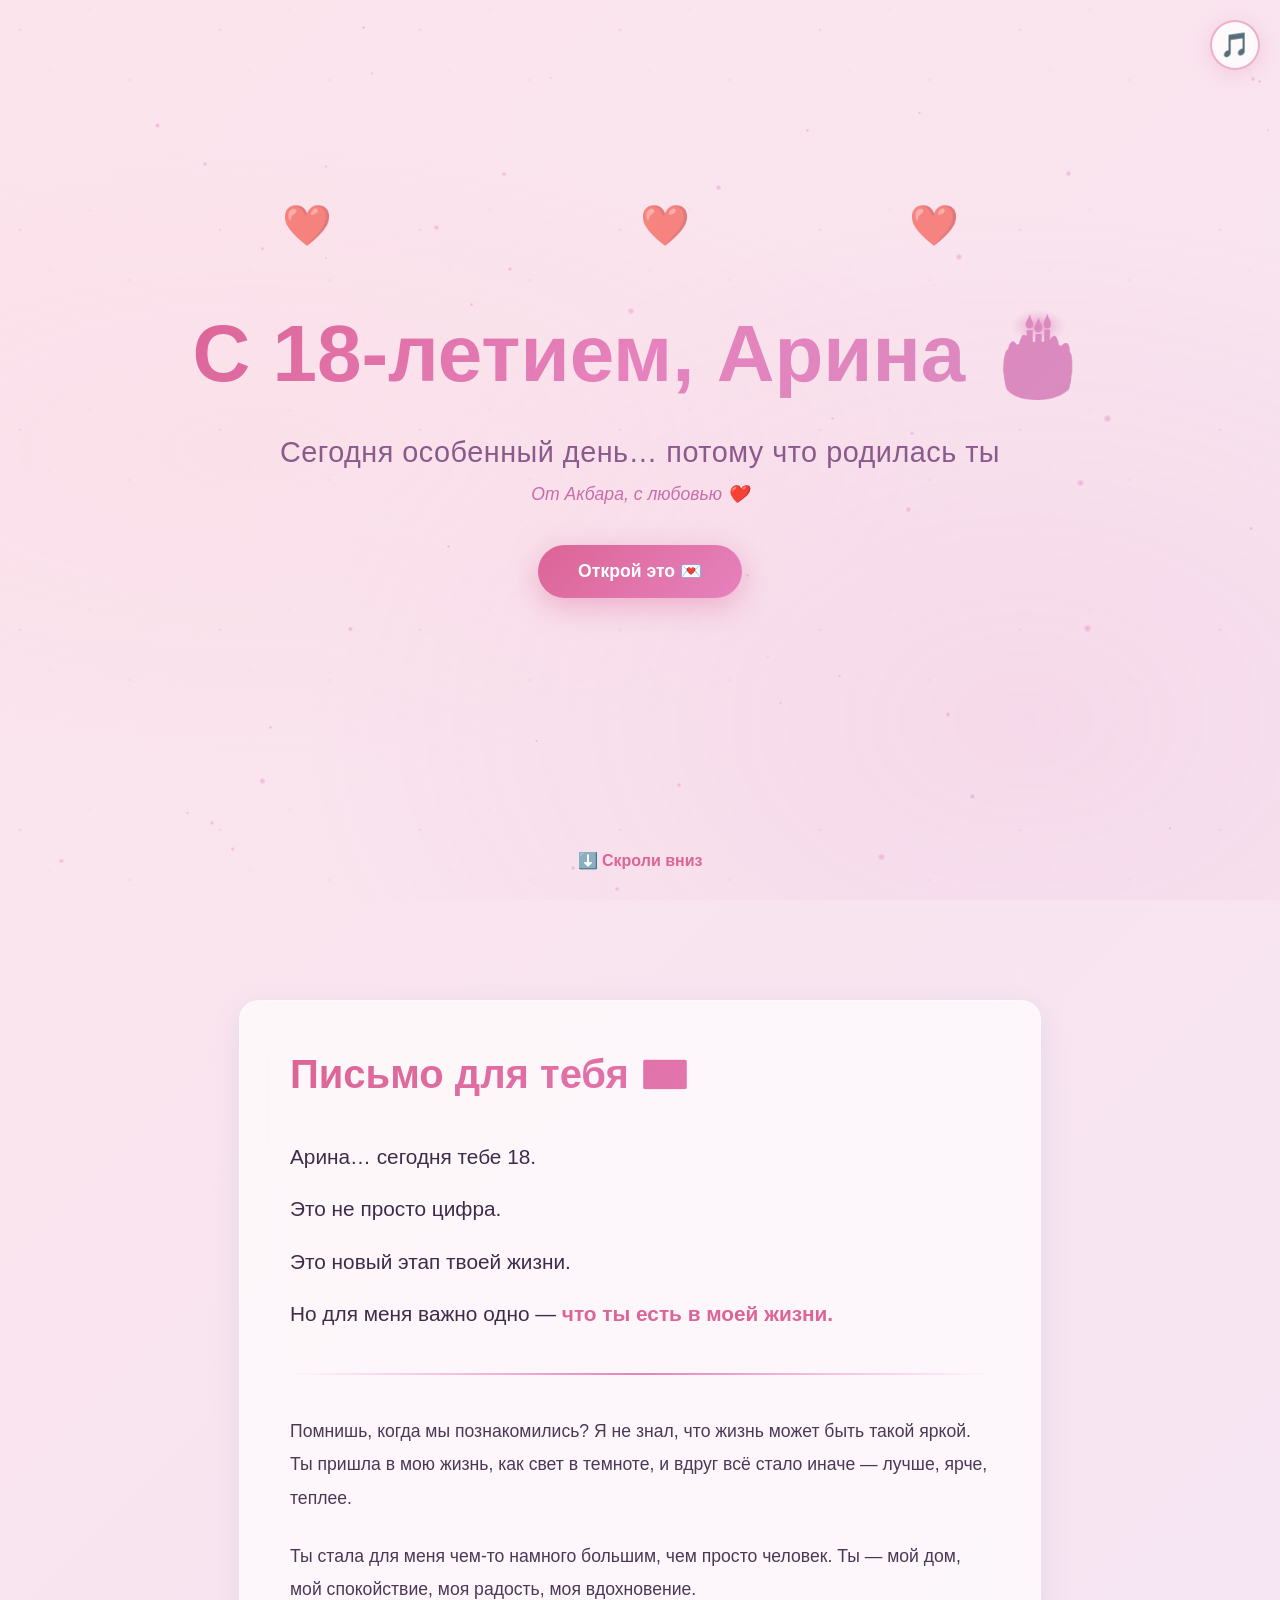
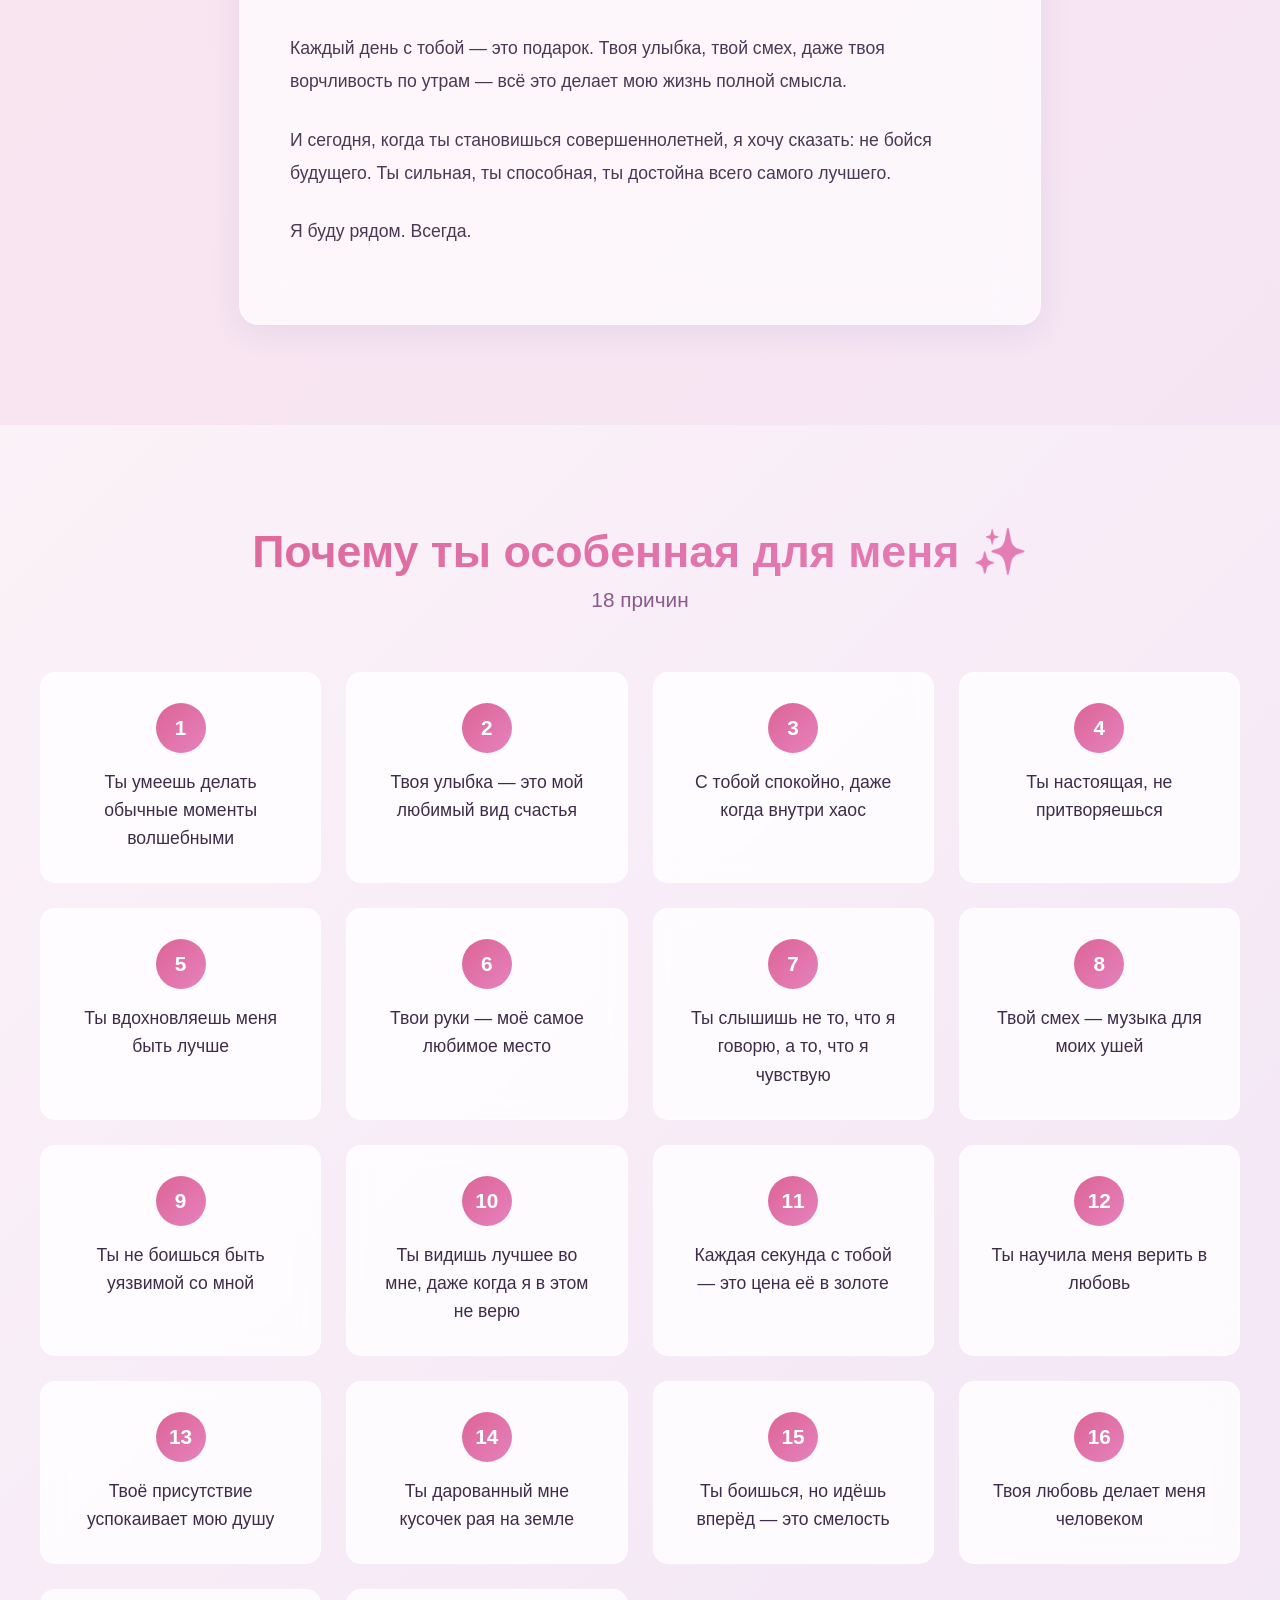
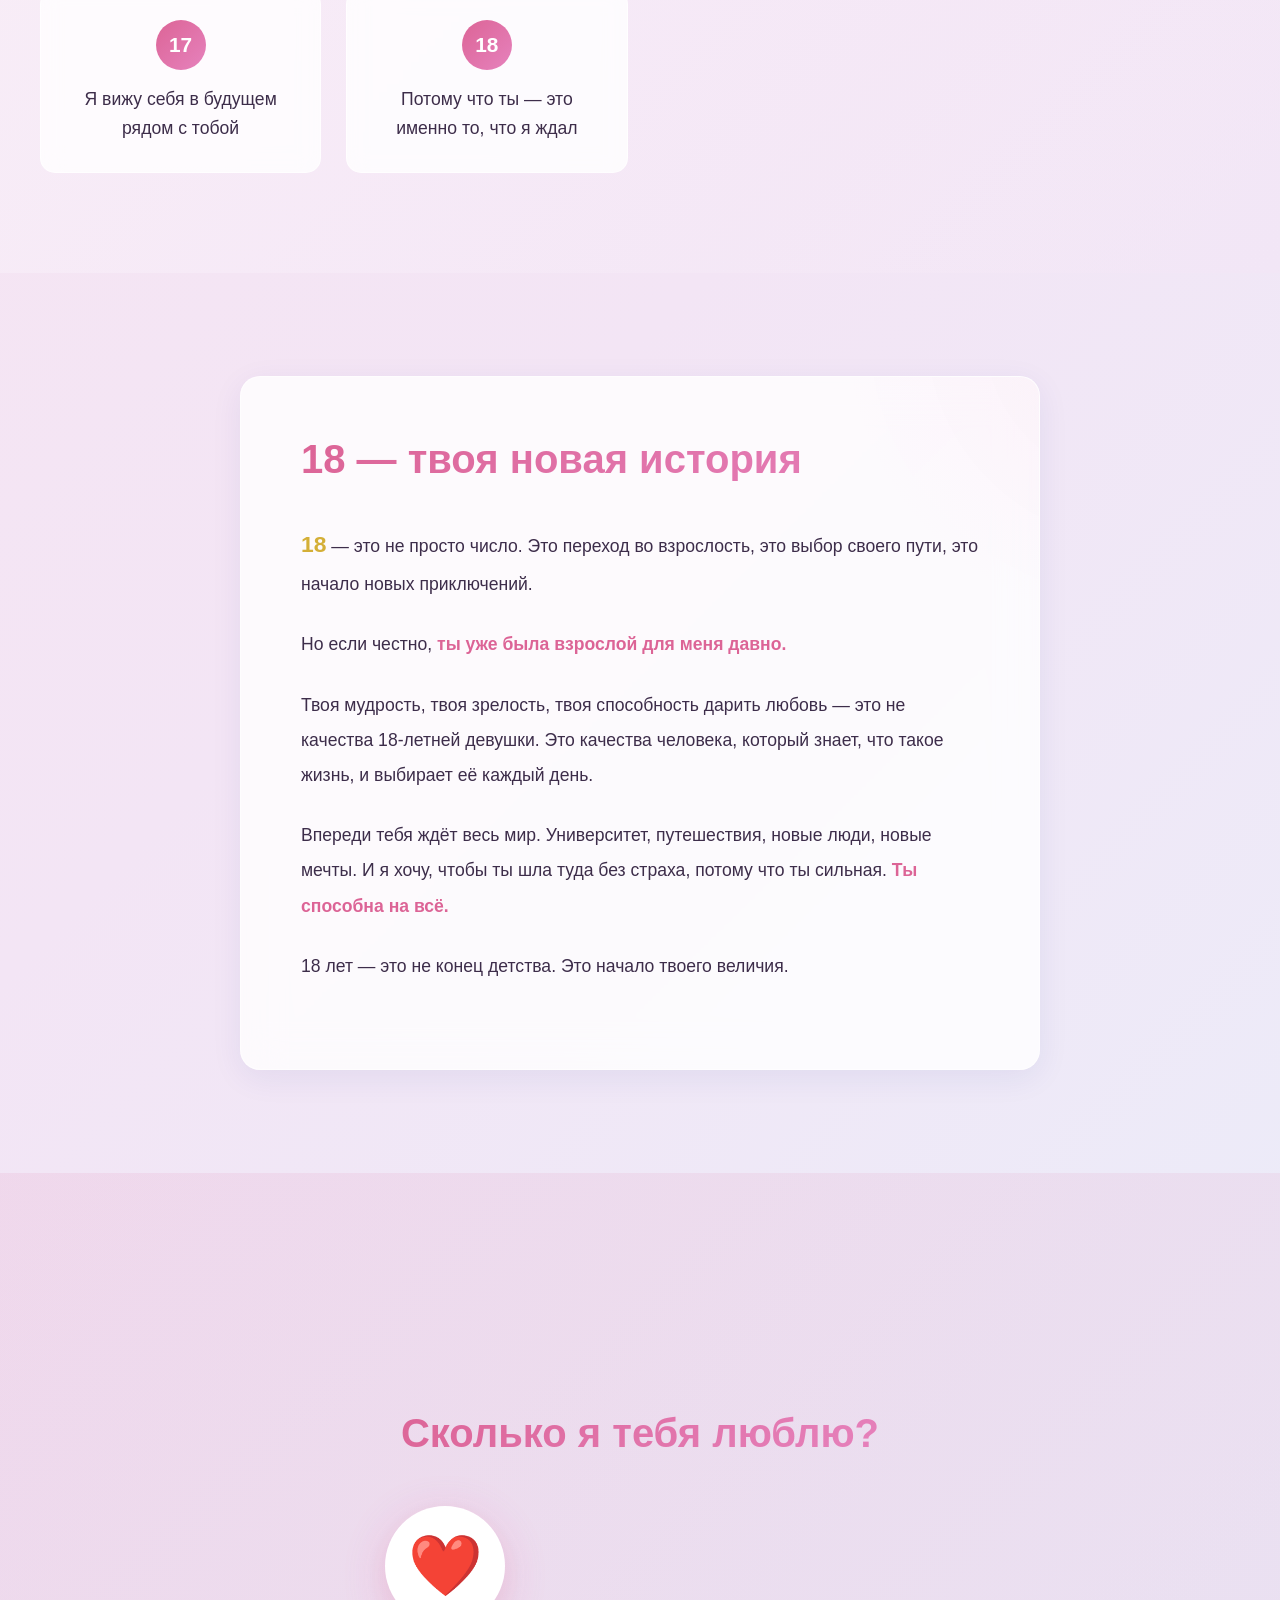
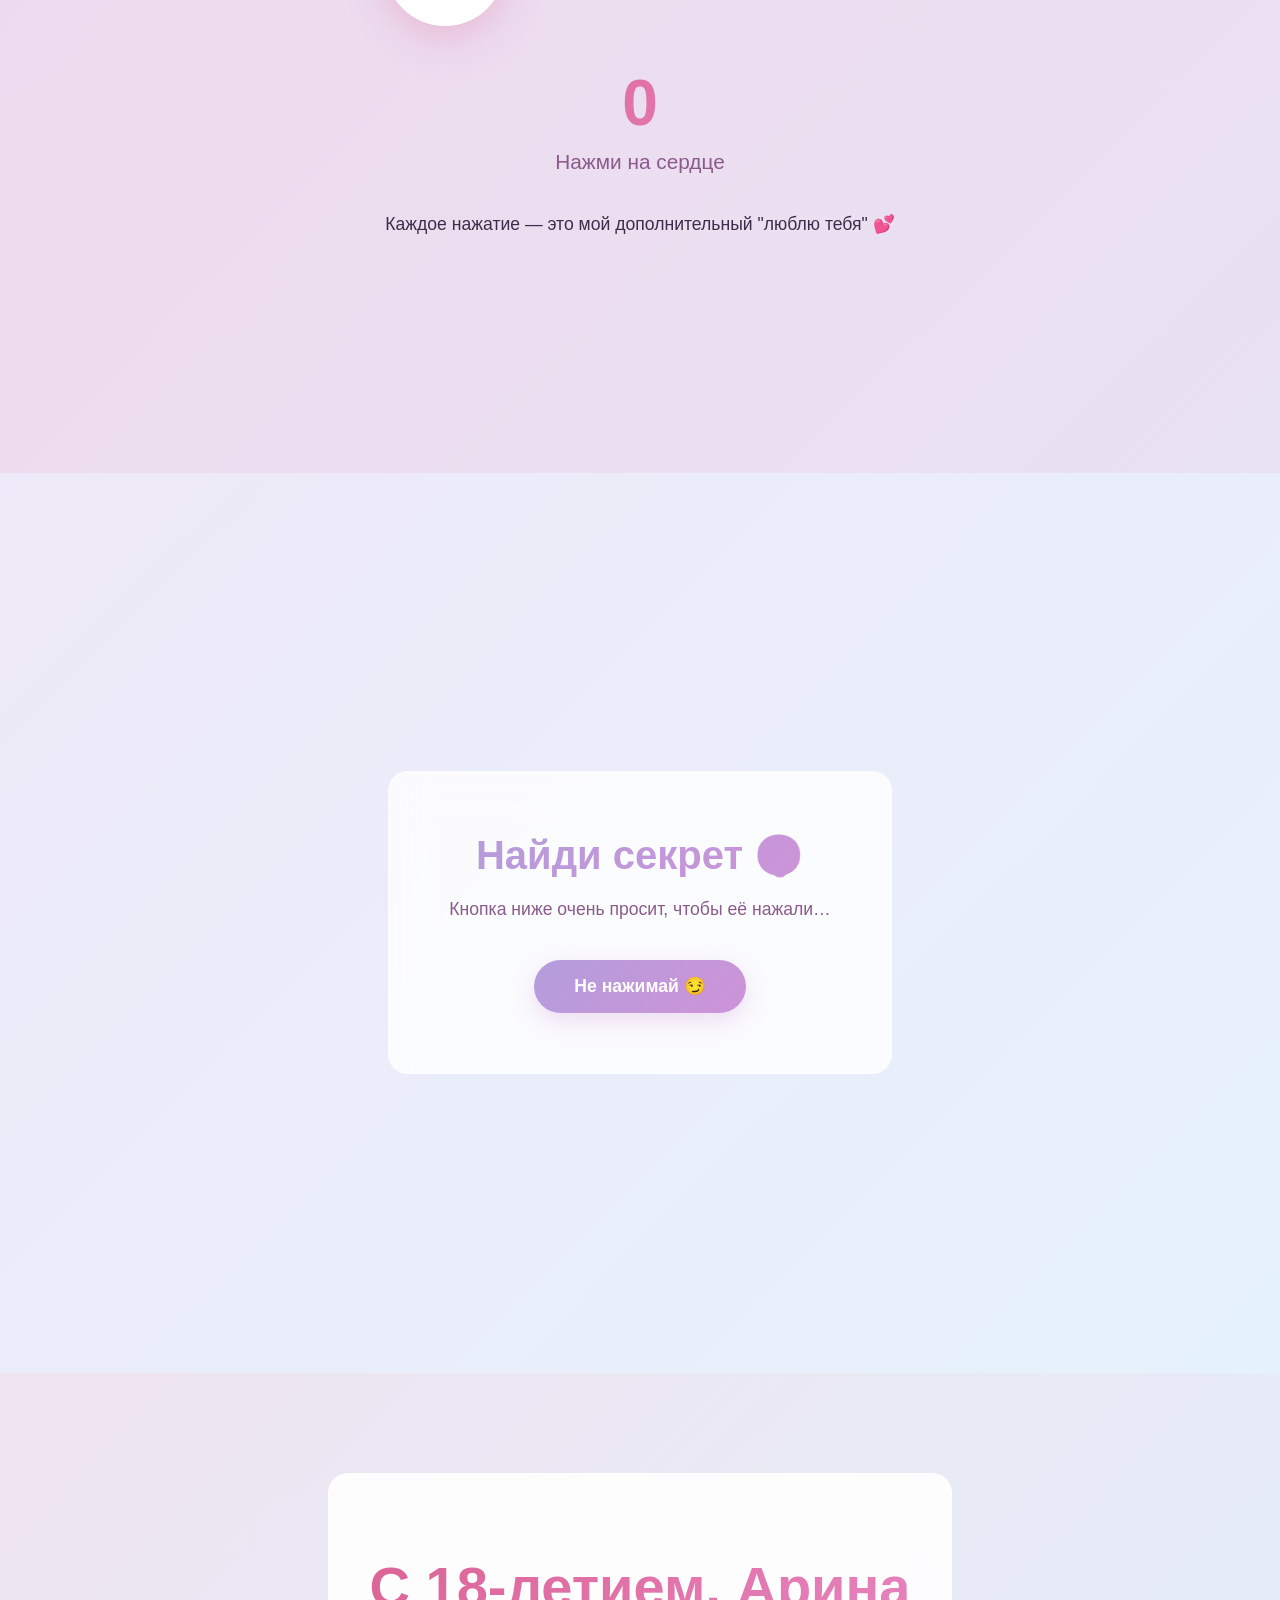
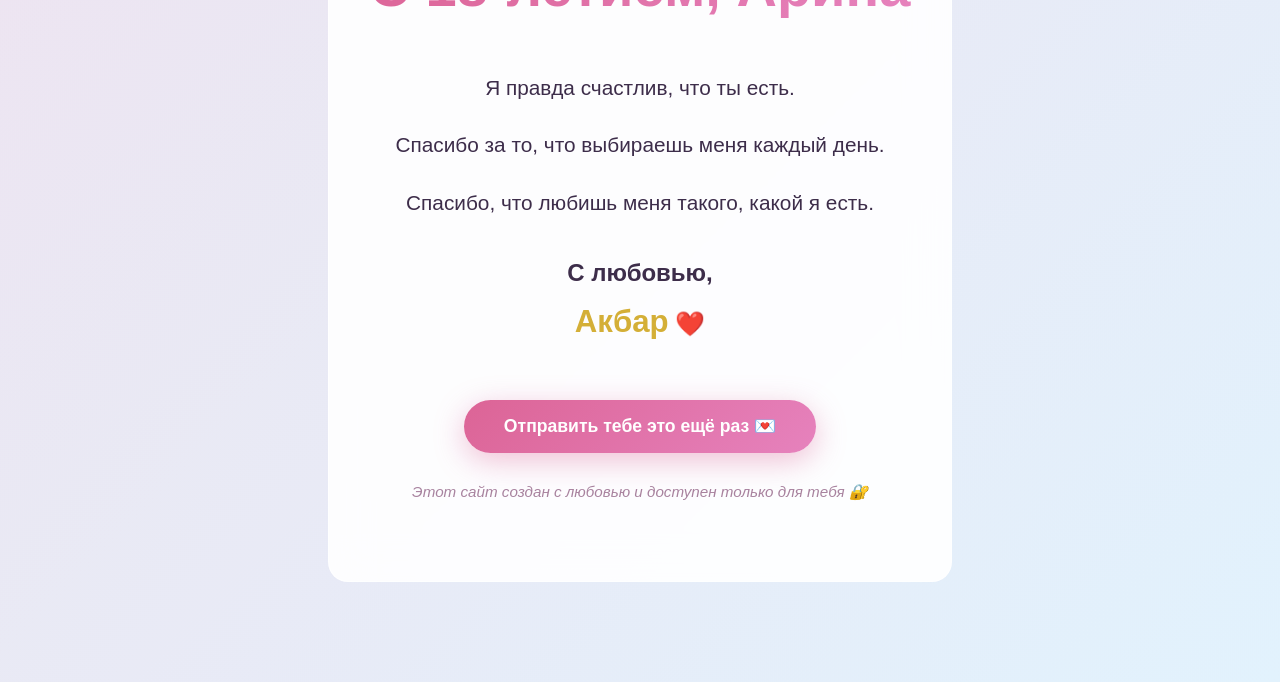
==== commit 5c12bf4d: "Fix Vercel deployment: remove external audio, add index.html" ====
--- a/romantic-card.html
+++ b/romantic-card.html
@@ -246,7 +246,7 @@
 
     <!-- Audio element -->
     <audio id="bgMusic" loop>
-        <source src="https://assets.mixkit.co/active_storage/musics/2240-8a7f3449-a6a0-4ffc-abb8-04a6a37dd9c1.mp3" type="audio/mpeg">
+        <source src="[data-uri]" type="audio/wav">
     </audio>
 
     <script src="romantic-card.js"></script>
